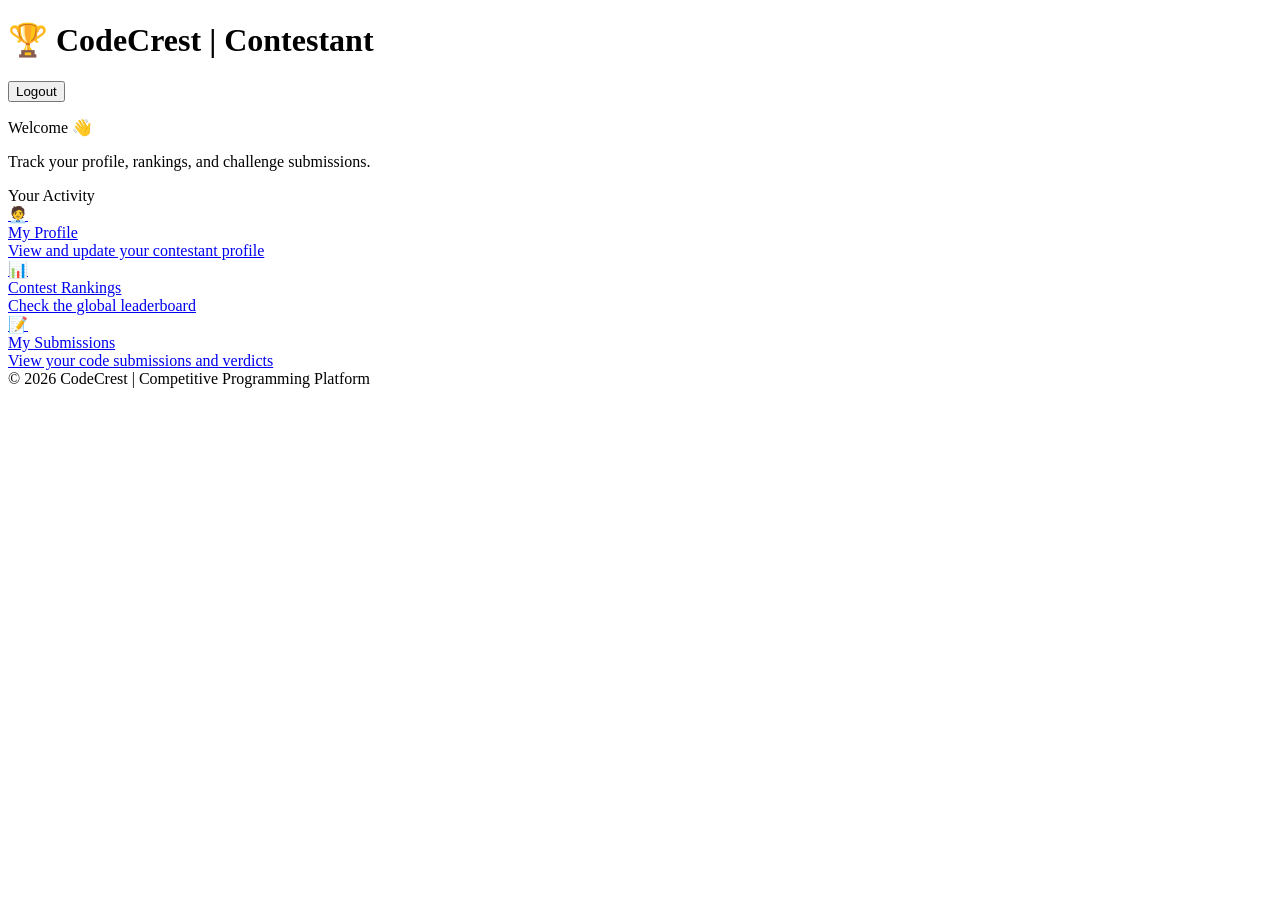
==== dashboard_contestant.html @ 51d80553 "Add files via upload" ====
<!DOCTYPE html>
<html lang="en">
<head>
    <meta charset="UTF-8" />
    <meta name="viewport" content="width=device-width, initial-scale=1.0" />
    <title>CodeCrest | Contestant Dashboard</title>
    <link rel="stylesheet" href="../style/main.css">
    <script src="../style/auth-guard.js"></script>
</head>
<body>

    <header>
        <h1>🏆 CodeCrest | Contestant</h1>
        <button class="logout-btn" onclick="logout()">Logout</button>
    </header>

    <main>
        <p class="welcome-text" id="welcome-text">Welcome 👋</p>
        <p class="sub-text">Track your profile, rankings, and challenge submissions.</p>

        <div class="section-title">Your Activity</div>

        <div class="cards-grid">

            <a class="card" href="../contestantprofile/manage_contestantprofile.html">
                <div class="card-icon">🧑‍💼</div>
                <div class="card-title">My Profile</div>
                <div class="card-desc">View and update your contestant profile</div>
            </a>

            <a class="card" href="../contestranking/manage_contestranking.html">
                <div class="card-icon">📊</div>
                <div class="card-title">Contest Rankings</div>
                <div class="card-desc">Check the global leaderboard</div>
            </a>

            <a class="card" href="../challengesubmission/manage_challengesubmission.html">
                <div class="card-icon">📝</div>
                <div class="card-title">My Submissions</div>
                <div class="card-desc">View your code submissions and verdicts</div>
            </a>

        </div>
    </main>

    <footer>
        &copy; 2026 CodeCrest | Competitive Programming Platform
    </footer>

    <script>
        window.onload = function () {
            if (!requireAuthDashboard([ROLES.CONTESTANT])) return;
            document.getElementById("welcome-text").textContent =
                "Welcome, " + ccGetUser() + " \uD83D\uDC4B";
        };
        function logout() { ccLogout(true); }
    </script>

</body>
</html>
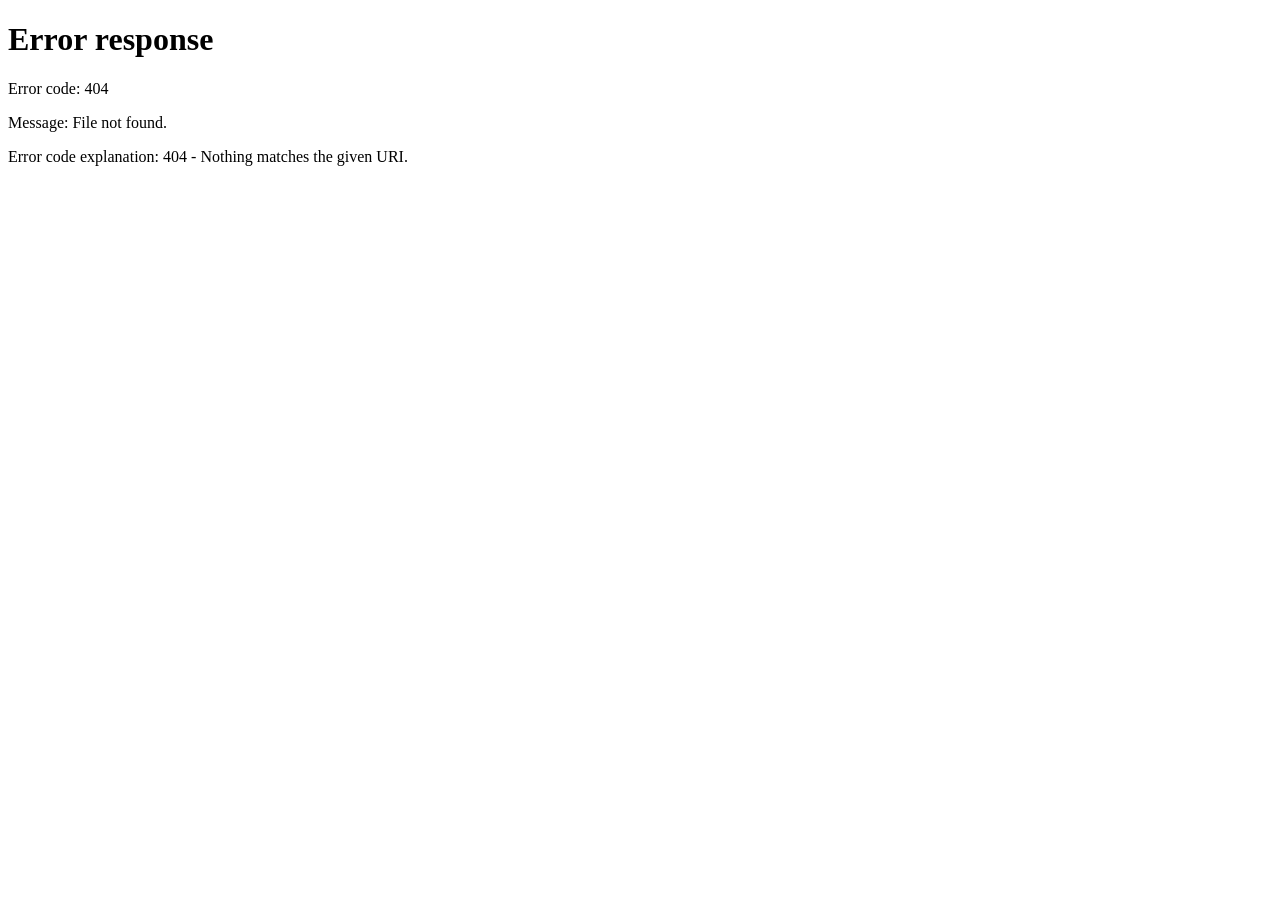
==== commit 213a769c: "Update dashboard_contestant.html" ====
--- a/dashboard_contestant.html
+++ b/dashboard_contestant.html
@@ -5,7 +5,7 @@
     <meta name="viewport" content="width=device-width, initial-scale=1.0" />
     <title>CodeCrest | Contestant Dashboard</title>
     <link rel="stylesheet" href="../style/main.css">
-    <script src="../style/auth-guard.js"></script>
+    <script src="auth-guard.js"></script>
 </head>
 <body>
 
@@ -22,19 +22,19 @@
 
         <div class="cards-grid">
 
-            <a class="card" href="../contestantprofile/manage_contestantprofile.html">
+            <a class="card" href="manage_contestantprofile.html">
                 <div class="card-icon">🧑‍💼</div>
                 <div class="card-title">My Profile</div>
                 <div class="card-desc">View and update your contestant profile</div>
             </a>
 
-            <a class="card" href="../contestranking/manage_contestranking.html">
+            <a class="card" href="manage_contestranking.html">
                 <div class="card-icon">📊</div>
                 <div class="card-title">Contest Rankings</div>
                 <div class="card-desc">Check the global leaderboard</div>
             </a>
 
-            <a class="card" href="../challengesubmission/manage_challengesubmission.html">
+            <a class="card" href="manage_challengesubmission.html">
                 <div class="card-icon">📝</div>
                 <div class="card-title">My Submissions</div>
                 <div class="card-desc">View your code submissions and verdicts</div>
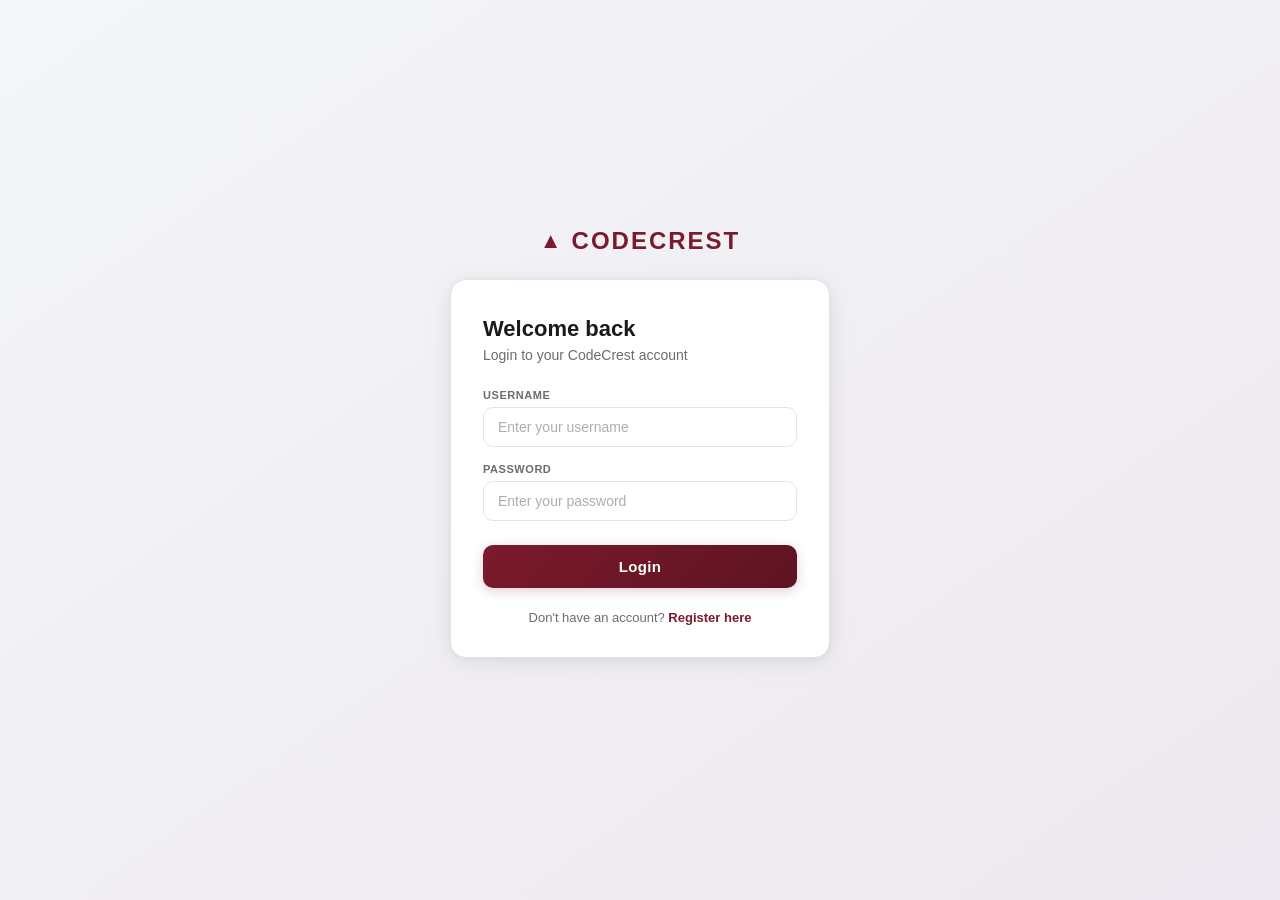
==== commit 2a152a7d: "Update dashboard_contestant.html" ====
--- a/dashboard_contestant.html
+++ b/dashboard_contestant.html
@@ -4,7 +4,7 @@
     <meta charset="UTF-8" />
     <meta name="viewport" content="width=device-width, initial-scale=1.0" />
     <title>CodeCrest | Contestant Dashboard</title>
-    <link rel="stylesheet" href="../style/main.css">
+    <link rel="stylesheet" href="main.css">
     <script src="auth-guard.js"></script>
 </head>
 <body>
--- a/main.css
+++ b/main.css
@@ -0,0 +1,601 @@
+/* ═══════════════════════════════════════════════════
+   CodeCrest — Shared Main Stylesheet
+   Theme: White + Light Gray + Dark Maroon (#7b1a2c)
+═══════════════════════════════════════════════════ */
+
+/* ── VARIABLES ── */
+:root {
+    --primary:        #7b1a2c;
+    --primary-dark:   #5e1322;
+    --primary-light:  #f9eaec;
+    --primary-shadow: rgba(123, 26, 44, 0.18);
+    --bg:             #f4f6f8;
+    --surface:        #ffffff;
+    --border:         #e4e4e8;
+    --text:           #1a1a1e;
+    --text-secondary: #6b6b72;
+    --text-muted:     #adadb5;
+    --success:        #1a6b3c;
+    --success-bg:     #edf7f1;
+    --error:          #d93025;
+    --error-bg:       #fdf0ef;
+    --radius-sm:      6px;
+    --radius:         10px;
+    --radius-lg:      14px;
+    --shadow-sm:      0 1px 4px rgba(0,0,0,0.06), 0 2px 10px rgba(0,0,0,0.04);
+    --shadow-md:      0 4px 16px rgba(0,0,0,0.08);
+    --shadow-lg:      0 8px 28px rgba(0,0,0,0.1);
+    --transition:     0.18s ease;
+    --font:          -apple-system, BlinkMacSystemFont, 'Segoe UI', Roboto, 'Helvetica Neue', Arial, sans-serif;
+}
+
+/* ── RESET ── */
+*, *::before, *::after {
+    box-sizing: border-box;
+    margin: 0;
+    padding: 0;
+}
+
+/* ── BASE ── */
+body {
+    font-family: var(--font);
+    background-color: var(--bg);
+    color: var(--text);
+    min-height: 100vh;
+    line-height: 1.55;
+    -webkit-font-smoothing: antialiased;
+}
+
+/* ══════════════════════════════════════════════════════
+   HEADER
+══════════════════════════════════════════════════════ */
+header {
+    background: linear-gradient(135deg, var(--primary) 0%, var(--primary-dark) 100%);
+    color: #fff;
+    padding: 15px 32px;
+    display: flex;
+    justify-content: space-between;
+    align-items: center;
+    box-shadow: 0 2px 12px var(--primary-shadow);
+    position: sticky;
+    top: 0;
+    z-index: 100;
+}
+
+header h1 {
+    font-size: 19px;
+    font-weight: 700;
+    letter-spacing: 0.3px;
+}
+
+.header-right {
+    display: flex;
+    align-items: center;
+    gap: 10px;
+}
+
+/* ── HEADER BUTTONS ── */
+.back-btn {
+    background-color: rgba(255, 255, 255, 0.14);
+    color: #fff;
+    border: 1px solid rgba(255, 255, 255, 0.28);
+    padding: 7px 16px;
+    border-radius: var(--radius-sm);
+    font-size: 13px;
+    font-weight: 600;
+    cursor: pointer;
+    text-decoration: none;
+    display: inline-flex;
+    align-items: center;
+    gap: 5px;
+    transition: background-color var(--transition), border-color var(--transition);
+    font-family: var(--font);
+}
+
+.back-btn:hover {
+    background-color: rgba(255, 255, 255, 0.24);
+    border-color: rgba(255, 255, 255, 0.5);
+}
+
+.logout-btn {
+    background-color: rgba(255, 255, 255, 0.1);
+    color: #fff;
+    border: 1px solid rgba(255, 255, 255, 0.25);
+    padding: 7px 16px;
+    border-radius: var(--radius-sm);
+    font-size: 13px;
+    font-weight: 600;
+    cursor: pointer;
+    transition: background-color var(--transition), border-color var(--transition);
+    font-family: var(--font);
+}
+
+.logout-btn:hover {
+    background-color: rgba(217, 48, 37, 0.75);
+    border-color: rgba(217, 48, 37, 0.9);
+}
+
+/* ══════════════════════════════════════════════════════
+   PAGE TITLE BAR
+══════════════════════════════════════════════════════ */
+.page-title-bar {
+    background-color: var(--surface);
+    border-bottom: 1px solid var(--border);
+    padding: 11px 32px;
+    font-size: 13px;
+    color: var(--text-secondary);
+    letter-spacing: 0.2px;
+}
+
+.page-title-bar span {
+    color: var(--primary);
+    font-weight: 700;
+}
+
+/* ══════════════════════════════════════════════════════
+   MAIN CONTENT
+══════════════════════════════════════════════════════ */
+.main-content {
+    padding: 30px 32px;
+    max-width: 1140px;
+}
+
+/* ══════════════════════════════════════════════════════
+   CARD (manage page container)
+══════════════════════════════════════════════════════ */
+.card {
+    background-color: var(--surface);
+    border: 1px solid var(--border);
+    border-radius: var(--radius-lg);
+    padding: 26px 28px;
+    margin-bottom: 24px;
+    box-shadow: var(--shadow-sm);
+    transition: box-shadow var(--transition);
+}
+
+.card h3 {
+    font-size: 16px;
+    font-weight: 700;
+    margin-bottom: 18px;
+    color: var(--primary);
+    border-bottom: 2px solid var(--primary-light);
+    padding-bottom: 12px;
+}
+
+/* ══════════════════════════════════════════════════════
+   OPERATION BUTTONS
+══════════════════════════════════════════════════════ */
+.ops-row {
+    display: flex;
+    gap: 8px;
+    margin-bottom: 22px;
+    flex-wrap: wrap;
+    padding-bottom: 18px;
+    border-bottom: 1px solid var(--border);
+}
+
+.action-btn {
+    padding: 8px 16px;
+    border-radius: 8px;
+    border: 1.5px solid var(--border);
+    background: var(--surface);
+    cursor: pointer;
+    font-size: 13px;
+    font-weight: 600;
+    color: var(--text-secondary);
+    transition: all var(--transition);
+    font-family: var(--font);
+    letter-spacing: 0.1px;
+}
+
+.action-btn:hover {
+    border-color: var(--primary);
+    color: var(--primary);
+    background-color: var(--primary-light);
+}
+
+.action-btn.active {
+    background-color: var(--primary);
+    color: #fff;
+    border-color: var(--primary);
+    box-shadow: 0 2px 8px var(--primary-shadow);
+}
+
+/* ══════════════════════════════════════════════════════
+   FORM PANE
+══════════════════════════════════════════════════════ */
+.form-pane {
+    display: none;
+}
+
+.form-pane.active {
+    display: block;
+    animation: fadeIn 0.2s ease;
+}
+
+@keyframes fadeIn {
+    from { opacity: 0; transform: translateY(5px); }
+    to   { opacity: 1; transform: translateY(0); }
+}
+
+/* ══════════════════════════════════════════════════════
+   FORM ELEMENTS
+══════════════════════════════════════════════════════ */
+.grid-2 {
+    display: grid;
+    grid-template-columns: 1fr 1fr;
+    gap: 14px;
+}
+
+.form-group {
+    margin-bottom: 14px;
+}
+
+.form-group label {
+    display: block;
+    font-size: 11px;
+    margin-bottom: 6px;
+    color: var(--text-secondary);
+    font-weight: 700;
+    text-transform: uppercase;
+    letter-spacing: 0.55px;
+}
+
+.form-group input,
+.form-group select,
+.form-group textarea {
+    width: 100%;
+    padding: 10px 13px;
+    border: 1.5px solid var(--border);
+    border-radius: 8px;
+    font-size: 14px;
+    font-family: var(--font);
+    color: var(--text);
+    background: #fff;
+    transition: border-color var(--transition), box-shadow var(--transition);
+}
+
+.form-group input:focus,
+.form-group select:focus,
+.form-group textarea:focus {
+    outline: none;
+    border-color: var(--primary);
+    box-shadow: 0 0 0 3px rgba(123, 26, 44, 0.1);
+}
+
+.form-group input::placeholder,
+.form-group textarea::placeholder {
+    color: var(--text-muted);
+}
+
+/* ══════════════════════════════════════════════════════
+   SUBMIT BUTTON
+══════════════════════════════════════════════════════ */
+.btn-submit {
+    padding: 10px 26px;
+    background-color: var(--primary);
+    color: #fff;
+    border: none;
+    border-radius: 8px;
+    cursor: pointer;
+    font-size: 14px;
+    font-weight: 700;
+    margin-top: 6px;
+    transition: background-color var(--transition), transform 0.12s ease, box-shadow var(--transition);
+    letter-spacing: 0.2px;
+    box-shadow: 0 2px 8px var(--primary-shadow);
+    font-family: var(--font);
+}
+
+.btn-submit:hover {
+    background-color: var(--primary-dark);
+    box-shadow: 0 4px 14px var(--primary-shadow);
+    transform: translateY(-1px);
+}
+
+.btn-submit:active {
+    transform: translateY(0);
+}
+
+/* ══════════════════════════════════════════════════════
+   RESPONSE BOX
+══════════════════════════════════════════════════════ */
+.response-box {
+    margin-top: 18px;
+    padding: 13px 16px;
+    border-radius: 8px;
+    font-family: 'Menlo', 'Consolas', 'Courier New', monospace;
+    white-space: pre-wrap;
+    font-size: 12.5px;
+    display: none;
+    line-height: 1.6;
+}
+
+.response-box.success {
+    display: block;
+    background-color: var(--success-bg);
+    border-left: 4px solid var(--success);
+    color: #14502d;
+}
+
+.response-box.error {
+    display: block;
+    background-color: var(--error-bg);
+    border-left: 4px solid var(--error);
+    color: #a61c13;
+}
+
+/* ══════════════════════════════════════════════════════
+   TABLE
+══════════════════════════════════════════════════════ */
+table {
+    width: 100%;
+    border-collapse: collapse;
+    font-size: 13px;
+    margin-top: 10px;
+}
+
+th {
+    background-color: #f6f6f9;
+    color: var(--text-secondary);
+    padding: 10px 13px;
+    text-align: left;
+    border-bottom: 2px solid var(--border);
+    font-size: 11px;
+    text-transform: uppercase;
+    letter-spacing: 0.65px;
+    font-weight: 700;
+}
+
+td {
+    padding: 10px 13px;
+    border-bottom: 1px solid #f0f0f4;
+    max-width: 200px;
+    overflow: hidden;
+    text-overflow: ellipsis;
+    white-space: nowrap;
+    color: #3a3a40;
+}
+
+tbody tr:last-child td {
+    border-bottom: none;
+}
+
+tr:hover td {
+    background-color: #fdf5f6;
+}
+
+/* ── TABLE ACTION BUTTONS ── */
+.tbl-edit-btn {
+    background: none;
+    border: 1px solid transparent;
+    cursor: pointer;
+    color: var(--primary);
+    font-size: 12px;
+    font-weight: 700;
+    margin-right: 6px;
+    padding: 3px 9px;
+    border-radius: 5px;
+    transition: background-color var(--transition), border-color var(--transition);
+    font-family: var(--font);
+}
+
+.tbl-edit-btn:hover {
+    background-color: var(--primary-light);
+    border-color: #f0c4cc;
+}
+
+.tbl-delete-btn {
+    background: none;
+    border: 1px solid transparent;
+    cursor: pointer;
+    color: var(--error);
+    font-size: 12px;
+    font-weight: 700;
+    padding: 3px 9px;
+    border-radius: 5px;
+    transition: background-color var(--transition), border-color var(--transition);
+    font-family: var(--font);
+}
+
+.tbl-delete-btn:hover {
+    background-color: var(--error-bg);
+    border-color: #f5c6c3;
+}
+
+/* ══════════════════════════════════════════════════════
+   FIND BY ID RESULT
+══════════════════════════════════════════════════════ */
+.find-result {
+    margin-top: 18px;
+}
+
+.find-result-card {
+    background-color: var(--primary-light);
+    border: 1.5px solid #f0c4cc;
+    border-radius: var(--radius);
+    padding: 18px 20px;
+}
+
+.find-result-card h4 {
+    font-size: 14px;
+    color: var(--primary);
+    margin-bottom: 12px;
+    font-weight: 700;
+}
+
+.find-result-card table td:first-child {
+    font-weight: 700;
+    width: 35%;
+    color: var(--text-secondary);
+    font-size: 11px;
+    text-transform: uppercase;
+    letter-spacing: 0.5px;
+}
+
+.find-result-btns {
+    display: flex;
+    gap: 10px;
+    margin-top: 14px;
+}
+
+.btn-edit {
+    padding: 7px 18px;
+    background-color: var(--primary);
+    color: #fff;
+    border: none;
+    border-radius: 7px;
+    cursor: pointer;
+    font-size: 13px;
+    font-weight: 700;
+    transition: background-color var(--transition);
+    font-family: var(--font);
+}
+
+.btn-edit:hover {
+    background-color: var(--primary-dark);
+}
+
+.btn-delete {
+    padding: 7px 18px;
+    background-color: #fff;
+    color: var(--error);
+    border: 1.5px solid var(--error);
+    border-radius: 7px;
+    cursor: pointer;
+    font-size: 13px;
+    font-weight: 700;
+    transition: all var(--transition);
+    font-family: var(--font);
+}
+
+.btn-delete:hover {
+    background-color: var(--error);
+    color: #fff;
+}
+
+/* ══════════════════════════════════════════════════════
+   EMPTY STATE
+══════════════════════════════════════════════════════ */
+.empty-state {
+    text-align: center;
+    padding: 48px 20px;
+    color: var(--text-muted);
+    font-size: 14px;
+    font-style: italic;
+}
+
+/* ══════════════════════════════════════════════════════
+   FOOTER
+══════════════════════════════════════════════════════ */
+footer {
+    text-align: center;
+    padding: 22px;
+    font-size: 12px;
+    color: var(--text-muted);
+    margin-top: 36px;
+    border-top: 1px solid var(--border);
+    letter-spacing: 0.3px;
+}
+
+/* ══════════════════════════════════════════════════════
+   DASHBOARD-SPECIFIC STYLES
+══════════════════════════════════════════════════════ */
+main {
+    padding: 36px 32px;
+}
+
+.welcome-text {
+    font-size: 21px;
+    font-weight: 700;
+    margin-bottom: 6px;
+    color: var(--text);
+}
+
+.sub-text {
+    font-size: 14px;
+    color: var(--text-secondary);
+    margin-bottom: 34px;
+}
+
+.section-title {
+    font-size: 11px;
+    font-weight: 700;
+    margin-bottom: 18px;
+    color: var(--text-secondary);
+    text-transform: uppercase;
+    letter-spacing: 1.2px;
+    border-left: 3px solid var(--primary);
+    padding-left: 12px;
+}
+
+/* Dashboard navigation cards */
+.cards-grid {
+    display: grid;
+    grid-template-columns: repeat(3, 1fr);
+    gap: 18px;
+    max-width: 980px;
+}
+
+a.card {
+    border-radius: var(--radius-lg);
+    padding: 32px 22px;
+    text-align: center;
+    cursor: pointer;
+    transition: border-color var(--transition), box-shadow var(--transition), transform 0.2s ease;
+    text-decoration: none;
+    color: var(--text);
+    display: block;
+    margin-bottom: 0;
+    border: 1.5px solid var(--border);
+}
+
+a.card:hover {
+    border-color: var(--primary);
+    box-shadow: 0 8px 24px rgba(123, 26, 44, 0.12);
+    transform: translateY(-4px);
+}
+
+a.card:hover .card-icon {
+    transform: scale(1.12);
+}
+
+.card-icon {
+    font-size: 36px;
+    margin-bottom: 12px;
+    display: block;
+    transition: transform 0.2s ease;
+}
+
+.card-title {
+    font-size: 15px;
+    font-weight: 700;
+    margin-bottom: 6px;
+    color: var(--text);
+}
+
+.card-desc {
+    font-size: 12px;
+    color: var(--text-muted);
+    line-height: 1.4;
+}
+
+/* ══════════════════════════════════════════════════════
+   RESPONSIVE
+══════════════════════════════════════════════════════ */
+@media (max-width: 768px) {
+    header         { padding: 13px 20px; }
+    header h1      { font-size: 16px; }
+    .main-content  { padding: 20px 16px; }
+    main           { padding: 24px 16px; }
+    .card          { padding: 18px 16px; }
+    .grid-2        { grid-template-columns: 1fr; }
+    .cards-grid    { grid-template-columns: 1fr 1fr; gap: 14px; }
+    .ops-row       { gap: 6px; }
+    .action-btn    { padding: 7px 12px; font-size: 12px; }
+}
+
+@media (max-width: 480px) {
+    .cards-grid    { grid-template-columns: 1fr; }
+    header h1      { font-size: 14px; }
+}
